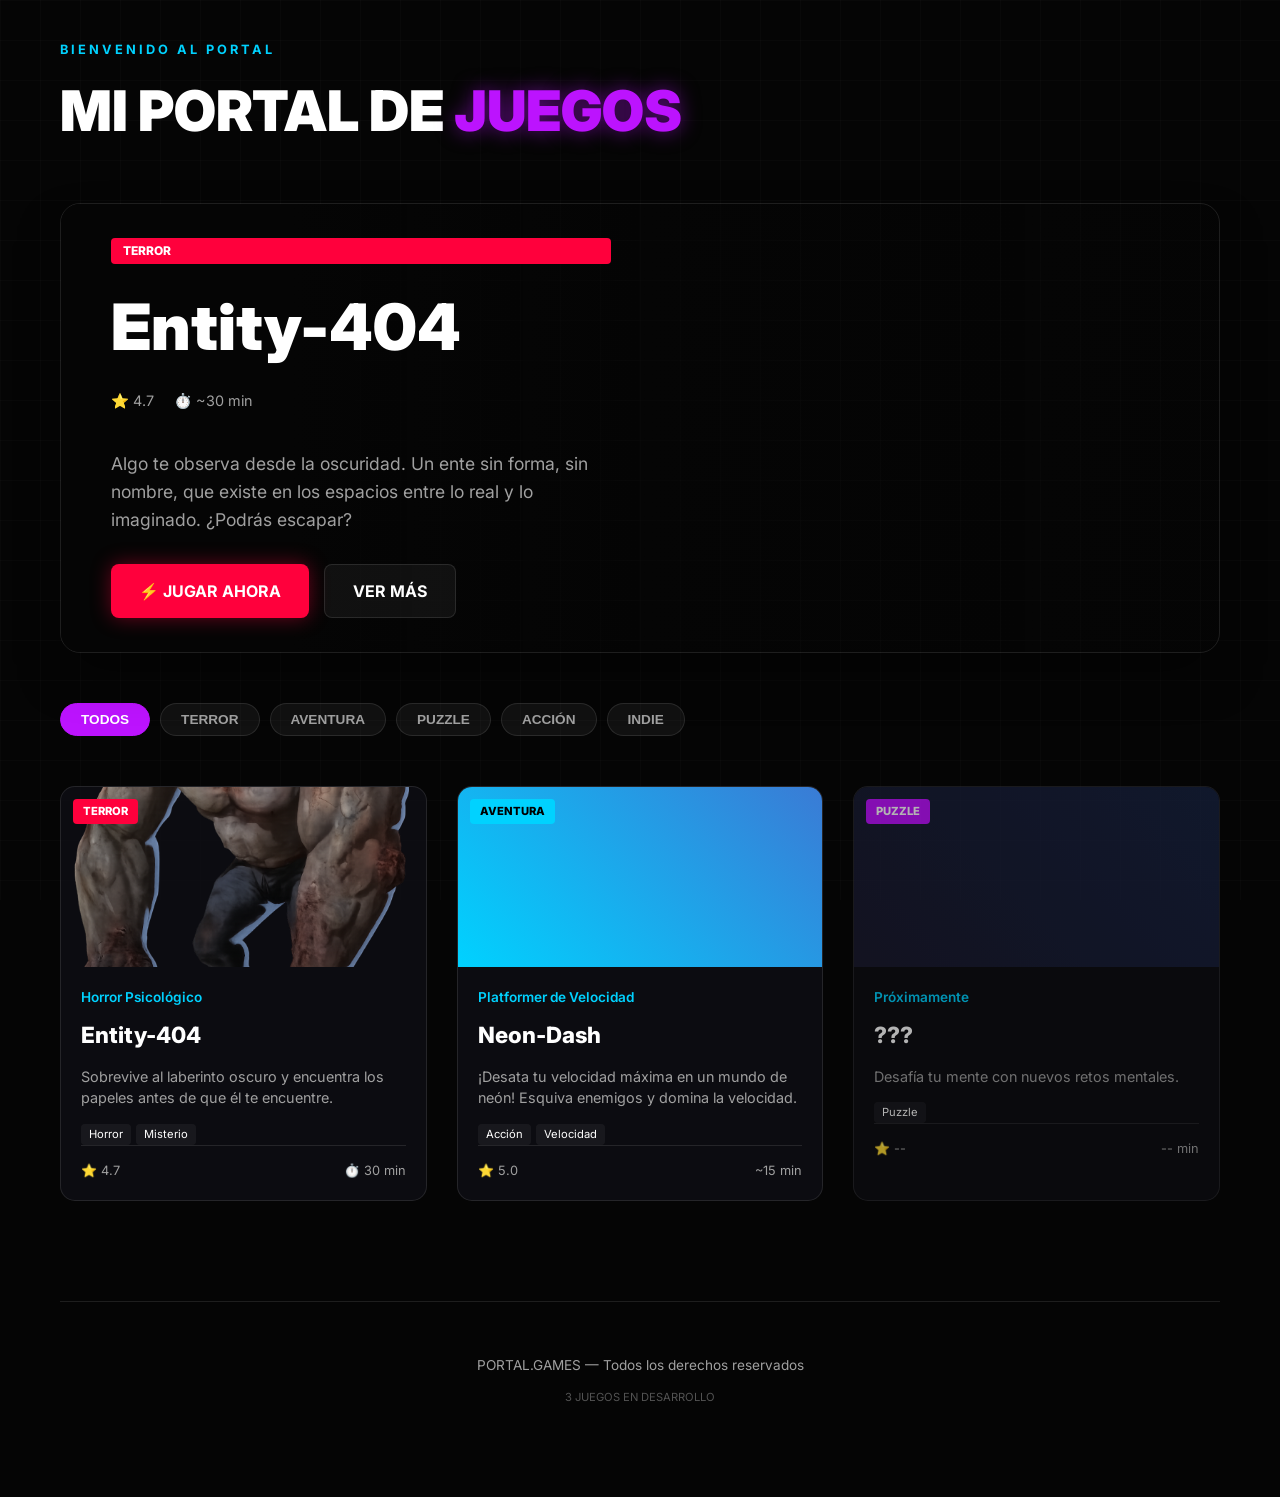
==== index.html @ 067a6c4e "g" ====
<!DOCTYPE html>
<html lang="es">
<head>
    <meta charset="UTF-8">
    <meta name="viewport" content="width=device-width, initial-scale=1.0">
    <title>Mi Portal de Juegos | Gaming Portal</title>
    <link rel="stylesheet" href="css/style.css">
    <link rel="preconnect" href="https://fonts.googleapis.com">
    <link rel="preconnect" href="https://fonts.gstatic.com" crossorigin>
    <link href="https://fonts.googleapis.com/css2?family=Inter:wght@400;600;700;900&display=swap" rel="stylesheet">
</head>
<body>

    <div class="container">
        <header>
            <span class="welcome-tag">BIENVENIDO AL PORTAL</span>
            <h1>MI PORTAL DE <span class="highlight">JUEGOS</span></h1>
        </header>

        <!-- SECCIÓN DESTACADA (HERO) -->
        <section class="hero">
            <div class="hero-bg"></div>
            <div class="hero-overlay"></div>
            <div class="hero-content">
                <span class="badge badge-terror">TERROR</span>
                <h2 class="hero-title">Entity-404</h2>
                
                <div class="hero-meta">
                    <span>⭐ 4.7</span>
                    <span>⏱️ ~30 min</span>
                </div>

                <p class="hero-desc">
                    Algo te observa desde la oscuridad. Un ente sin forma, sin nombre, que existe en los espacios entre lo real y lo imaginado. ¿Podrás escapar?
                </p>

                <div class="hero-btns">
                    <a href="Entity-404/index.html" class="btn btn-primary">⚡ JUGAR AHORA</a>
                    <a href="#" class="btn btn-secondary">VER MÁS</a>
                </div>
            </div>
        </section>

        <!-- FILTROS -->
        <nav class="filters">
            <button class="filter-btn active">TODOS</button>
            <button class="filter-btn">TERROR</button>
            <button class="filter-btn">AVENTURA</button>
            <button class="filter-btn">PUZZLE</button>
            <button class="filter-btn">ACCIÓN</button>
            <button class="filter-btn">INDIE</button>
        </nav>

        <!-- GRILLA DE JUEGOS -->
        <main class="game-grid">
            
            <!-- Card 1: Entity-404 -->
            <a href="Entity-404/index.html" class="game-card">
                <div class="card-thumb" style="background-image: url('Entity-404/villain.jpg.jpeg')">
                    <span class="card-badge badge-terror">Terror</span>
                </div>
                <div class="card-content">
                    <div class="card-subtitle">Horror Psicológico</div>
                    <h3 class="card-title">Entity-404</h3>
                    <p class="card-desc">Sobrevive al laberinto oscuro y encuentra los papeles antes de que él te encuentre.</p>
                    <div class="tags">
                        <span class="tag">Horror</span>
                        <span class="tag">Misterio</span>
                    </div>
                    <div class="card-footer">
                        <span>⭐ 4.7</span>
                        <span>⏱️ 30 min</span>
                    </div>
                </div>
            </a>

            <!-- Card 2: Neon-Dash -->
            <a href="Neon-Dash/index.html" class="game-card">
                <div class="card-thumb" style="background: linear-gradient(45deg, #00d2ff, #3a7bd5);">
                    <span class="card-badge" style="background: #00d2ff; color: #000;">Aventura</span>
                </div>
                <div class="card-content">
                    <div class="card-subtitle">Platformer de Velocidad</div>
                    <h3 class="card-title">Neon-Dash</h3>
                    <p class="card-desc">¡Desata tu velocidad máxima en un mundo de neón! Esquiva enemigos y domina la velocidad.</p>
                    <div class="tags">
                        <span class="tag">Acción</span>
                        <span class="tag">Velocidad</span>
                    </div>
                    <div class="card-footer">
                        <span>⭐ 5.0</span>
                        <span>~15 min</span>
                    </div>
                </div>
            </a>

            <!-- Card 3: Placeholder -->
            <div class="game-card" style="opacity: 0.7;">
                <div class="card-thumb" style="background: linear-gradient(45deg, #1a1a2e, #16213e);">
                    <span class="card-badge" style="background: var(--accent-purple);">Puzzle</span>
                </div>
                <div class="card-content">
                    <div class="card-subtitle">Próximamente</div>
                    <h3 class="card-title">???</h3>
                    <p class="card-desc">Desafía tu mente con nuevos retos mentales.</p>
                    <div class="tags">
                        <span class="tag">Puzzle</span>
                    </div>
                    <div class="card-footer">
                        <span>⭐ --</span>
                        <span>-- min</span>
                    </div>
                </div>
            </div>

        </main>

        <footer>
            <p>PORTAL.GAMES — Todos los derechos reservados</p>
            <p style="font-size: 0.7rem; opacity: 0.5;">3 JUEGOS EN DESARROLLO</p>
        </footer>
    </div>

</body>
</html>
---- css/style.css ----
:root {
    --bg-color: #050505;
    --card-bg: rgba(15, 15, 20, 0.85);
    --accent-purple: #bc13fe;
    --accent-blue: #00d2ff;
    --accent-red: #ff003c;
    --text-main: #ffffff;
    --text-dim: #a0a0a0;
    --glass: rgba(255, 255, 255, 0.05);
    --border: rgba(255, 255, 255, 0.1);
}

* {
    box-sizing: border-box;
}

body {
    background-color: var(--bg-color);
    color: var(--text-main);
    font-family: 'Inter', 'Segoe UI', Roboto, Helvetica, Arial, sans-serif;
    margin: 0;
    padding: 0;
    line-height: 1.5;
    overflow-x: hidden;
}

/* Background Grid Effect */
body::before {
    content: "";
    position: fixed;
    top: 0;
    left: 0;
    width: 100%;
    height: 100%;
    background-image: 
        linear-gradient(var(--border) 1px, transparent 1px),
        linear-gradient(90deg, var(--border) 1px, transparent 1px);
    background-size: 40px 40px;
    z-index: -1;
    opacity: 0.2;
}

.container {
    max-width: 1200px;
    margin: 0 auto;
    padding: 40px 20px;
}

/* Header */
header {
    margin-bottom: 50px;
}

.welcome-tag {
    color: var(--accent-blue);
    font-size: 0.8rem;
    letter-spacing: 3px;
    text-transform: uppercase;
    font-weight: 700;
    display: block;
    margin-bottom: 10px;
}

h1 {
    font-size: 3.5rem;
    margin: 0;
    text-transform: uppercase;
    font-weight: 900;
}

h1 .highlight {
    color: var(--accent-purple);
    text-shadow: 0 0 20px rgba(188, 19, 254, 0.5);
}

/* Hero Section */
.hero {
    position: relative;
    width: 100%;
    height: 450px;
    border-radius: 20px;
    overflow: hidden;
    margin-bottom: 50px;
    border: 1px solid var(--border);
    box-shadow: 0 25px 50px -12px rgba(0, 0, 0, 0.5);
}

.hero-bg {
    position: absolute;
    top: 0;
    left: 0;
    width: 100%;
    height: 100%;
    background: url('Entity-404/villain.jpg.jpeg') center/cover no-repeat;
}

.hero-overlay {
    position: absolute;
    top: 0;
    left: 0;
    width: 100%;
    height: 100%;
    background: linear-gradient(90deg, rgba(5,5,5,1) 20%, rgba(5,5,5,0.4) 50%, rgba(5,5,5,0.1) 100%);
}

.hero-content {
    position: relative;
    z-index: 2;
    padding: 50px;
    height: 100%;
    display: flex;
    flex-direction: column;
    justify-content: center;
    max-width: 600px;
}

.badge {
    display: inline-block;
    padding: 4px 12px;
    border-radius: 4px;
    font-size: 0.75rem;
    font-weight: 800;
    text-transform: uppercase;
    margin-bottom: 15px;
}

.badge-terror { background: var(--accent-red); color: white; }
.badge-destacado { 
    background: #ffb800; 
    color: #000; 
    display: flex; 
    align-items: center; 
    gap: 5px;
}

.hero-title {
    font-size: 4rem;
    margin: 0 0 15px 0;
    font-weight: 900;
}

.hero-meta {
    display: flex;
    align-items: center;
    gap: 20px;
    color: var(--text-dim);
    font-size: 0.9rem;
    margin-bottom: 20px;
}

.hero-desc {
    font-size: 1.1rem;
    color: var(--text-dim);
    margin-bottom: 30px;
    line-height: 1.6;
}

.hero-btns {
    display: flex;
    gap: 15px;
}

.btn {
    padding: 14px 28px;
    border-radius: 8px;
    font-weight: 700;
    text-transform: uppercase;
    cursor: pointer;
    text-decoration: none;
    transition: 0.3s;
    border: none;
    display: inline-flex;
    align-items: center;
    justify-content: center;
}

.btn-primary {
    background: var(--accent-red);
    color: white;
    box-shadow: 0 0 20px rgba(255, 0, 60, 0.4);
}

.btn-primary:hover {
    transform: translateY(-3px);
    box-shadow: 0 10px 25px rgba(255, 0, 60, 0.6);
}

.btn-secondary {
    background: var(--glass);
    color: white;
    border: 1px solid var(--border);
}

.btn-secondary:hover {
    background: rgba(255,255,255,0.1);
}

/* Filters */
.filters {
    display: flex;
    gap: 10px;
    margin-bottom: 40px;
    overflow-x: auto;
    padding-bottom: 10px;
}

.filter-btn {
    background: var(--glass);
    border: 1px solid var(--border);
    color: var(--text-dim);
    padding: 8px 20px;
    border-radius: 20px;
    cursor: pointer;
    white-space: nowrap;
    font-size: 0.85rem;
    font-weight: 600;
    transition: 0.3s;
}

.filter-btn:hover, .filter-btn.active {
    background: var(--accent-purple);
    color: white;
    border-color: var(--accent-purple);
}

/* Grid */
.game-grid {
    display: grid;
    grid-template-columns: repeat(auto-fill, minmax(280px, 1fr));
    gap: 30px;
}

.game-card {
    background: var(--card-bg);
    border-radius: 15px;
    overflow: hidden;
    border: 1px solid var(--border);
    transition: 0.3s;
    position: relative;
    text-decoration: none;
    color: white;
}

.game-card:hover {
    transform: translateY(-10px);
    border-color: var(--accent-blue);
    box-shadow: 0 20px 40px rgba(0, 210, 255, 0.15);
}

.card-thumb {
    width: 100%;
    height: 180px;
    background-size: cover;
    background-position: center;
    position: relative;
}

.card-badge {
    position: absolute;
    top: 12px;
    left: 12px;
    padding: 4px 10px;
    border-radius: 4px;
    font-size: 0.7rem;
    font-weight: 800;
    text-transform: uppercase;
}

.card-content {
    padding: 20px;
}

.card-title {
    font-size: 1.4rem;
    margin: 0 0 5px 0;
    font-weight: 800;
}

.card-subtitle {
    color: var(--accent-blue);
    font-size: 0.85rem;
    font-weight: 600;
    margin-bottom: 10px;
}

.card-desc {
    color: var(--text-dim);
    font-size: 0.9rem;
    margin-bottom: 15px;
    display: -webkit-box;
    -webkit-line-clamp: 2;
    -webkit-box-orient: vertical;
    overflow: hidden;
}

.card-footer {
    display: flex;
    justify-content: space-between;
    align-items: center;
    padding-top: 15px;
    border-top: 1px solid var(--border);
    font-size: 0.8rem;
    color: var(--text-dim);
}

.tags {
    display: flex;
    gap: 5px;
    margin-top: 10px;
}

.tag {
    background: var(--glass);
    padding: 2px 8px;
    border-radius: 4px;
    font-size: 0.7rem;
}

/* Footer */
footer {
    margin-top: 100px;
    padding: 40px 0;
    border-top: 1px solid var(--border);
    text-align: center;
    color: var(--text-dim);
    font-size: 0.85rem;
}

@media (max-width: 768px) {
    h1 { font-size: 2.5rem; }
    .hero { height: auto; min-height: 400px; }
    .hero-content { padding: 30px; }
    .hero-title { font-size: 2.5rem; }
}
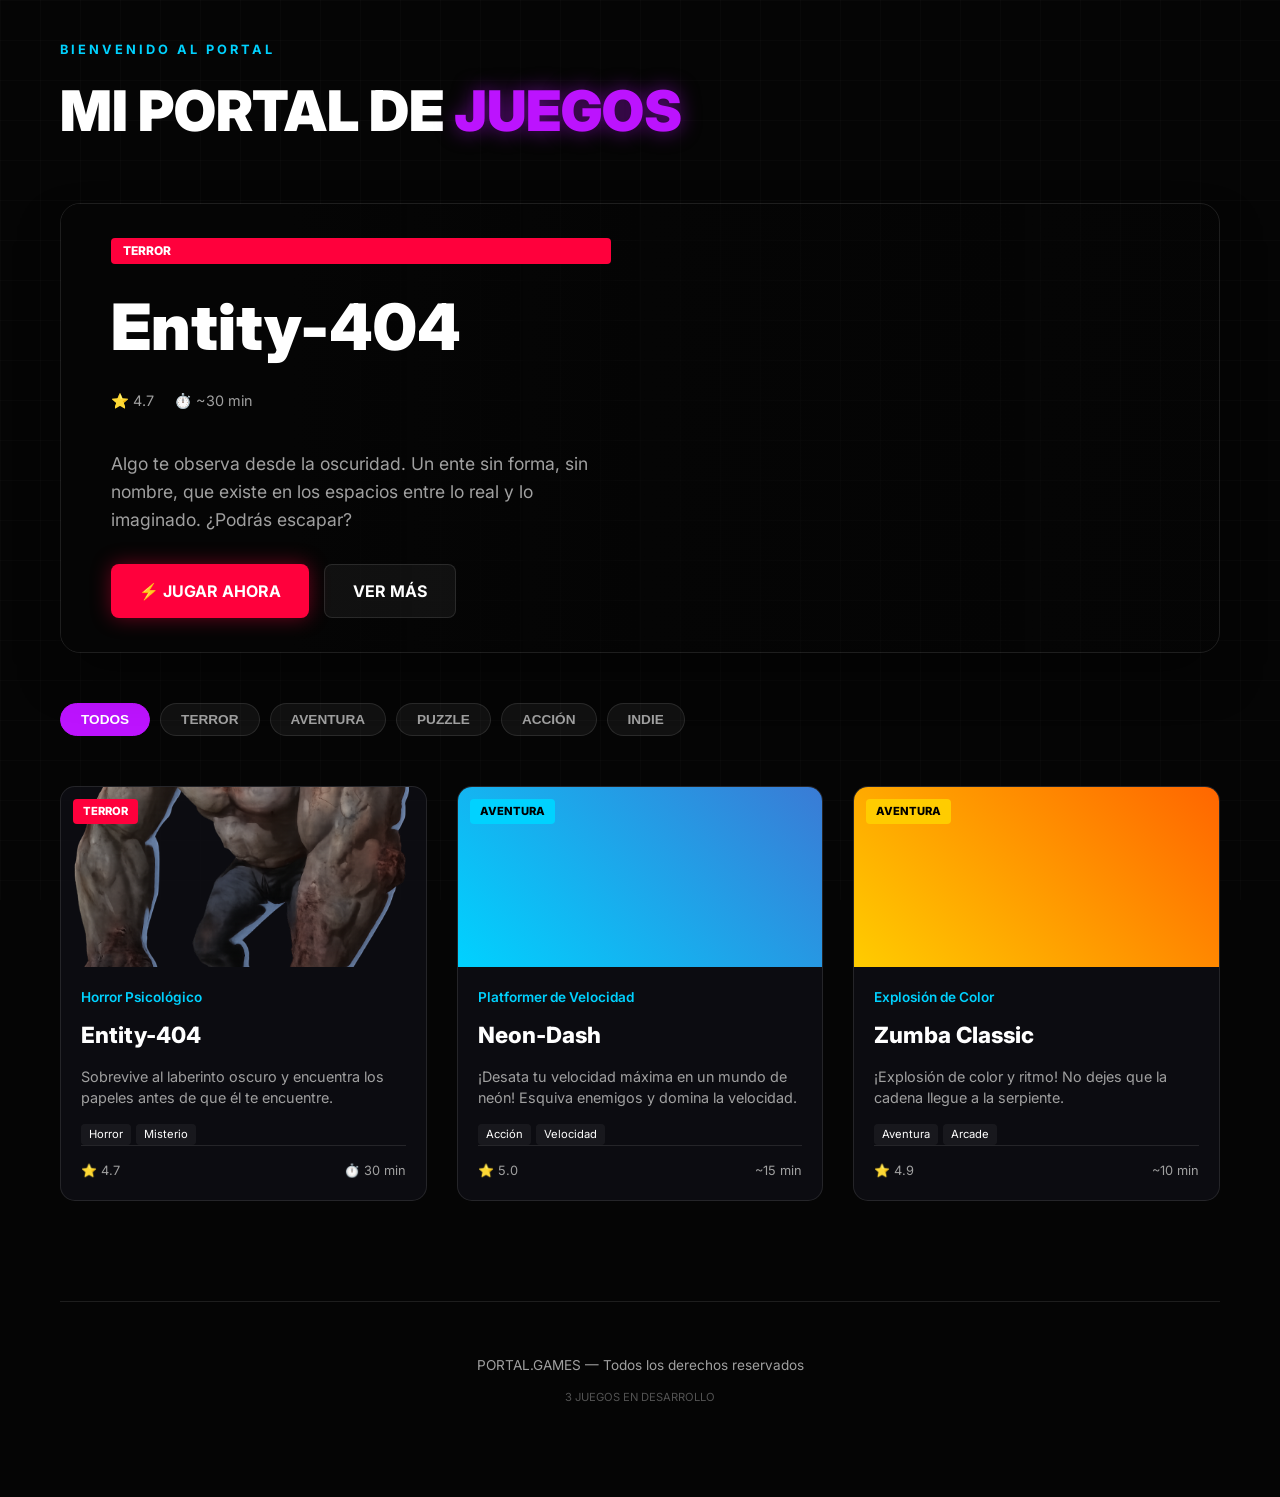
==== commit e8c49719: "Add Zumba Classic and fix restart bug" ====
--- a/index.html
+++ b/index.html
@@ -94,24 +94,25 @@
                 </div>
             </a>
 
-            <!-- Card 3: Placeholder -->
-            <div class="game-card" style="opacity: 0.7;">
-                <div class="card-thumb" style="background: linear-gradient(45deg, #1a1a2e, #16213e);">
-                    <span class="card-badge" style="background: var(--accent-purple);">Puzzle</span>
+            <!-- Card 3: Zumba-Classic -->
+            <a href="Zumba-Classic/index.html" class="game-card">
+                <div class="card-thumb" style="background: linear-gradient(45deg, #ffcc00, #ff6600);">
+                    <span class="card-badge" style="background: #ffcc00; color: #000;">Aventura</span>
                 </div>
                 <div class="card-content">
-                    <div class="card-subtitle">Próximamente</div>
-                    <h3 class="card-title">???</h3>
-                    <p class="card-desc">Desafía tu mente con nuevos retos mentales.</p>
+                    <div class="card-subtitle">Explosión de Color</div>
+                    <h3 class="card-title">Zumba Classic</h3>
+                    <p class="card-desc">¡Explosión de color y ritmo! No dejes que la cadena llegue a la serpiente.</p>
                     <div class="tags">
-                        <span class="tag">Puzzle</span>
+                        <span class="tag">Aventura</span>
+                        <span class="tag">Arcade</span>
                     </div>
                     <div class="card-footer">
-                        <span>⭐ --</span>
-                        <span>-- min</span>
+                        <span>⭐ 4.9</span>
+                        <span>~10 min</span>
                     </div>
                 </div>
-            </div>
+            </a>
 
         </main>
 
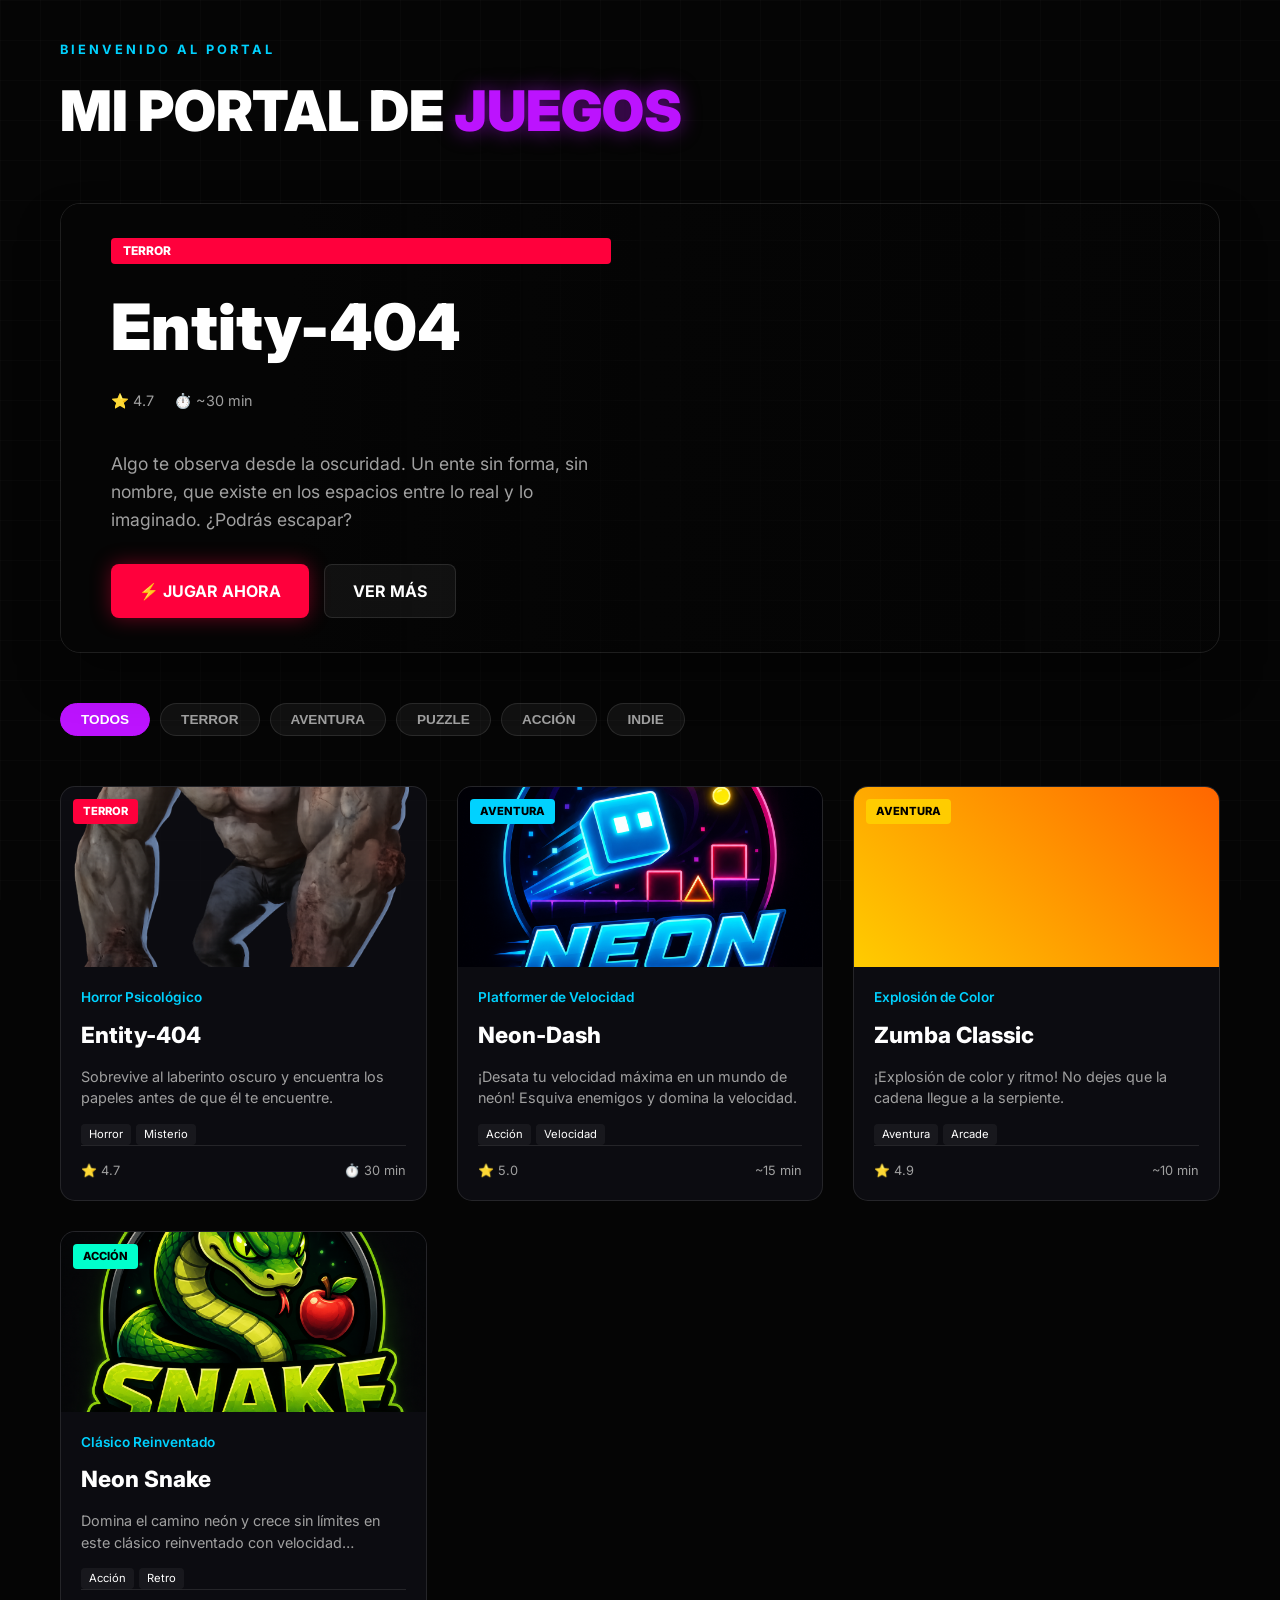
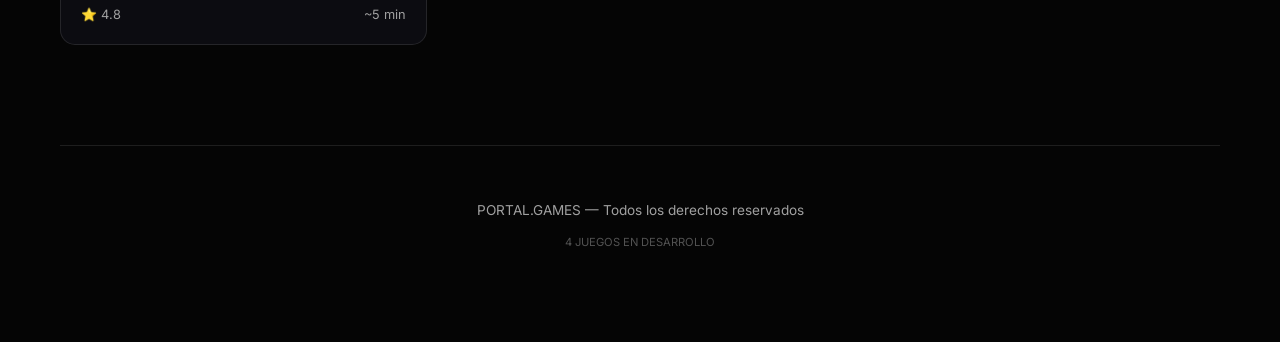
==== commit d9f5dca2: "gg" ====
--- a/index.html
+++ b/index.html
@@ -76,7 +76,7 @@
 
             <!-- Card 2: Neon-Dash -->
             <a href="Neon-Dash/index.html" class="game-card">
-                <div class="card-thumb" style="background: linear-gradient(45deg, #00d2ff, #3a7bd5);">
+                <div class="card-thumb" style="background-image: url('Neon-Dash/logo neon.png'); background-size: cover; background-position: center;">
                     <span class="card-badge" style="background: #00d2ff; color: #000;">Aventura</span>
                 </div>
                 <div class="card-content">
@@ -113,12 +113,32 @@
                     </div>
                 </div>
             </a>
+ 
+            <!-- Card 4: Neon-Snake -->
+            <a href="Neon-Snake/index.html" class="game-card">
+                <div class="card-thumb" style="background-image: url('Neon-Snake/logo.png'); background-size: cover; background-position: center;">
+                    <span class="card-badge" style="background: #00ffcc; color: #000;">Acción</span>
+                </div>
+                <div class="card-content">
+                    <div class="card-subtitle">Clásico Reinventado</div>
+                    <h3 class="card-title">Neon Snake</h3>
+                    <p class="card-desc">Domina el camino neón y crece sin límites en este clásico reinventado con velocidad progresiva.</p>
+                    <div class="tags">
+                        <span class="tag">Acción</span>
+                        <span class="tag">Retro</span>
+                    </div>
+                    <div class="card-footer">
+                        <span>⭐ 4.8</span>
+                        <span>~5 min</span>
+                    </div>
+                </div>
+            </a>
 
         </main>
 
         <footer>
             <p>PORTAL.GAMES — Todos los derechos reservados</p>
-            <p style="font-size: 0.7rem; opacity: 0.5;">3 JUEGOS EN DESARROLLO</p>
+            <p style="font-size: 0.7rem; opacity: 0.5;">4 JUEGOS EN DESARROLLO</p>
         </footer>
     </div>
 
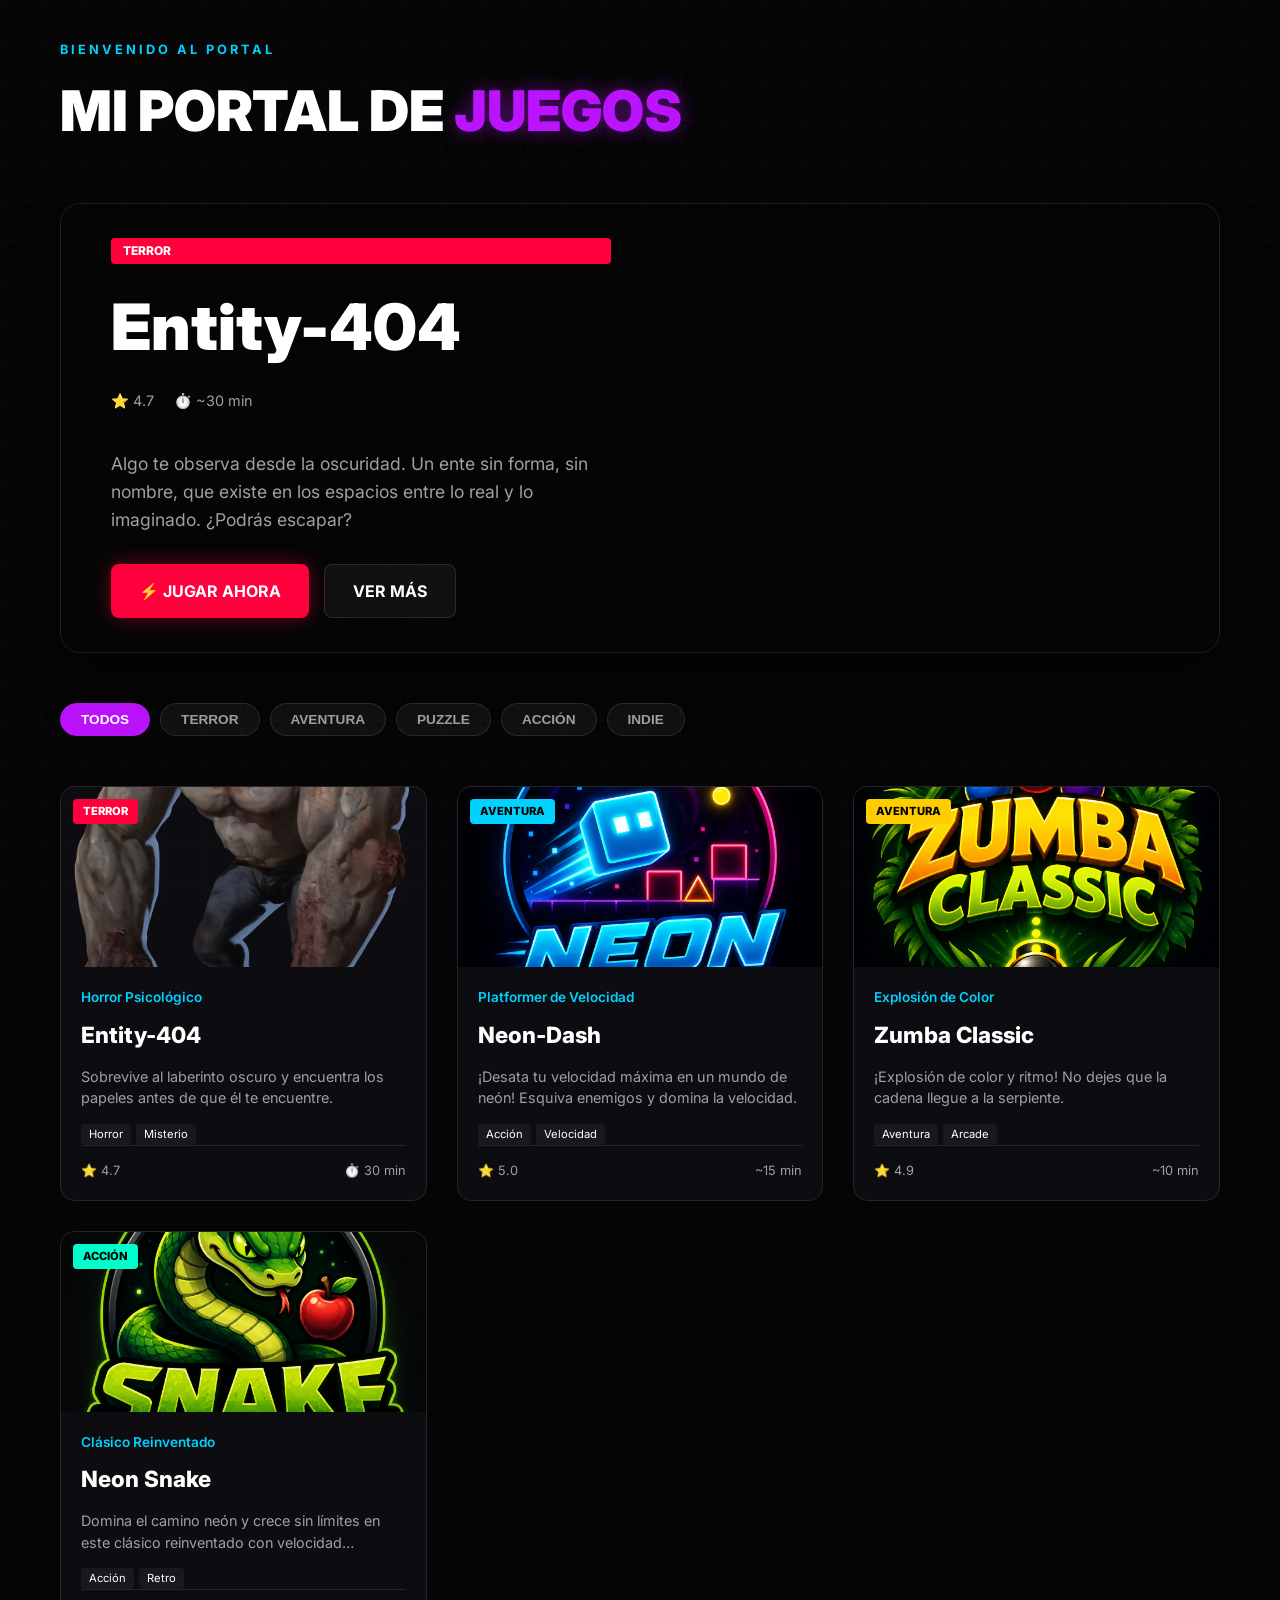
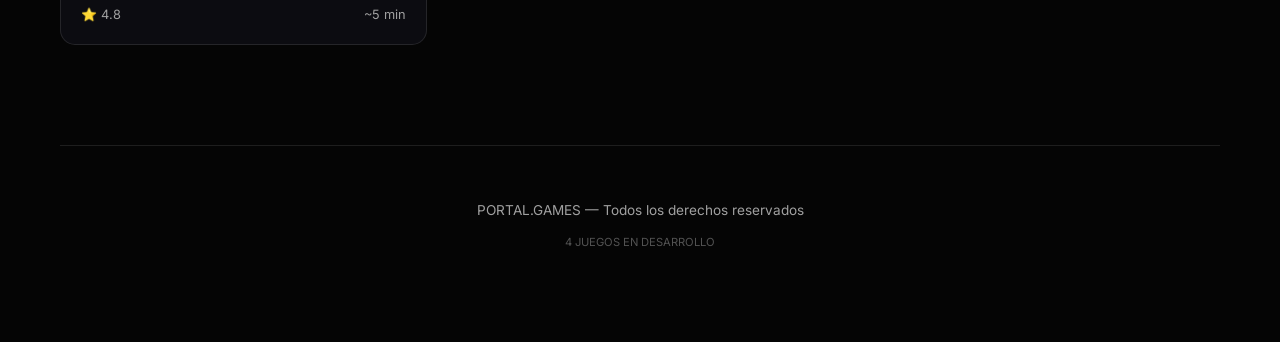
==== commit a1da8e72: "g" ====
--- a/index.html
+++ b/index.html
@@ -96,7 +96,7 @@
 
             <!-- Card 3: Zumba-Classic -->
             <a href="Zumba-Classic/index.html" class="game-card">
-                <div class="card-thumb" style="background: linear-gradient(45deg, #ffcc00, #ff6600);">
+                <div class="card-thumb" style="background-image: url('Zumba-Classic/zumba.png'); background-size: cover; background-position: center;">
                     <span class="card-badge" style="background: #ffcc00; color: #000;">Aventura</span>
                 </div>
                 <div class="card-content">
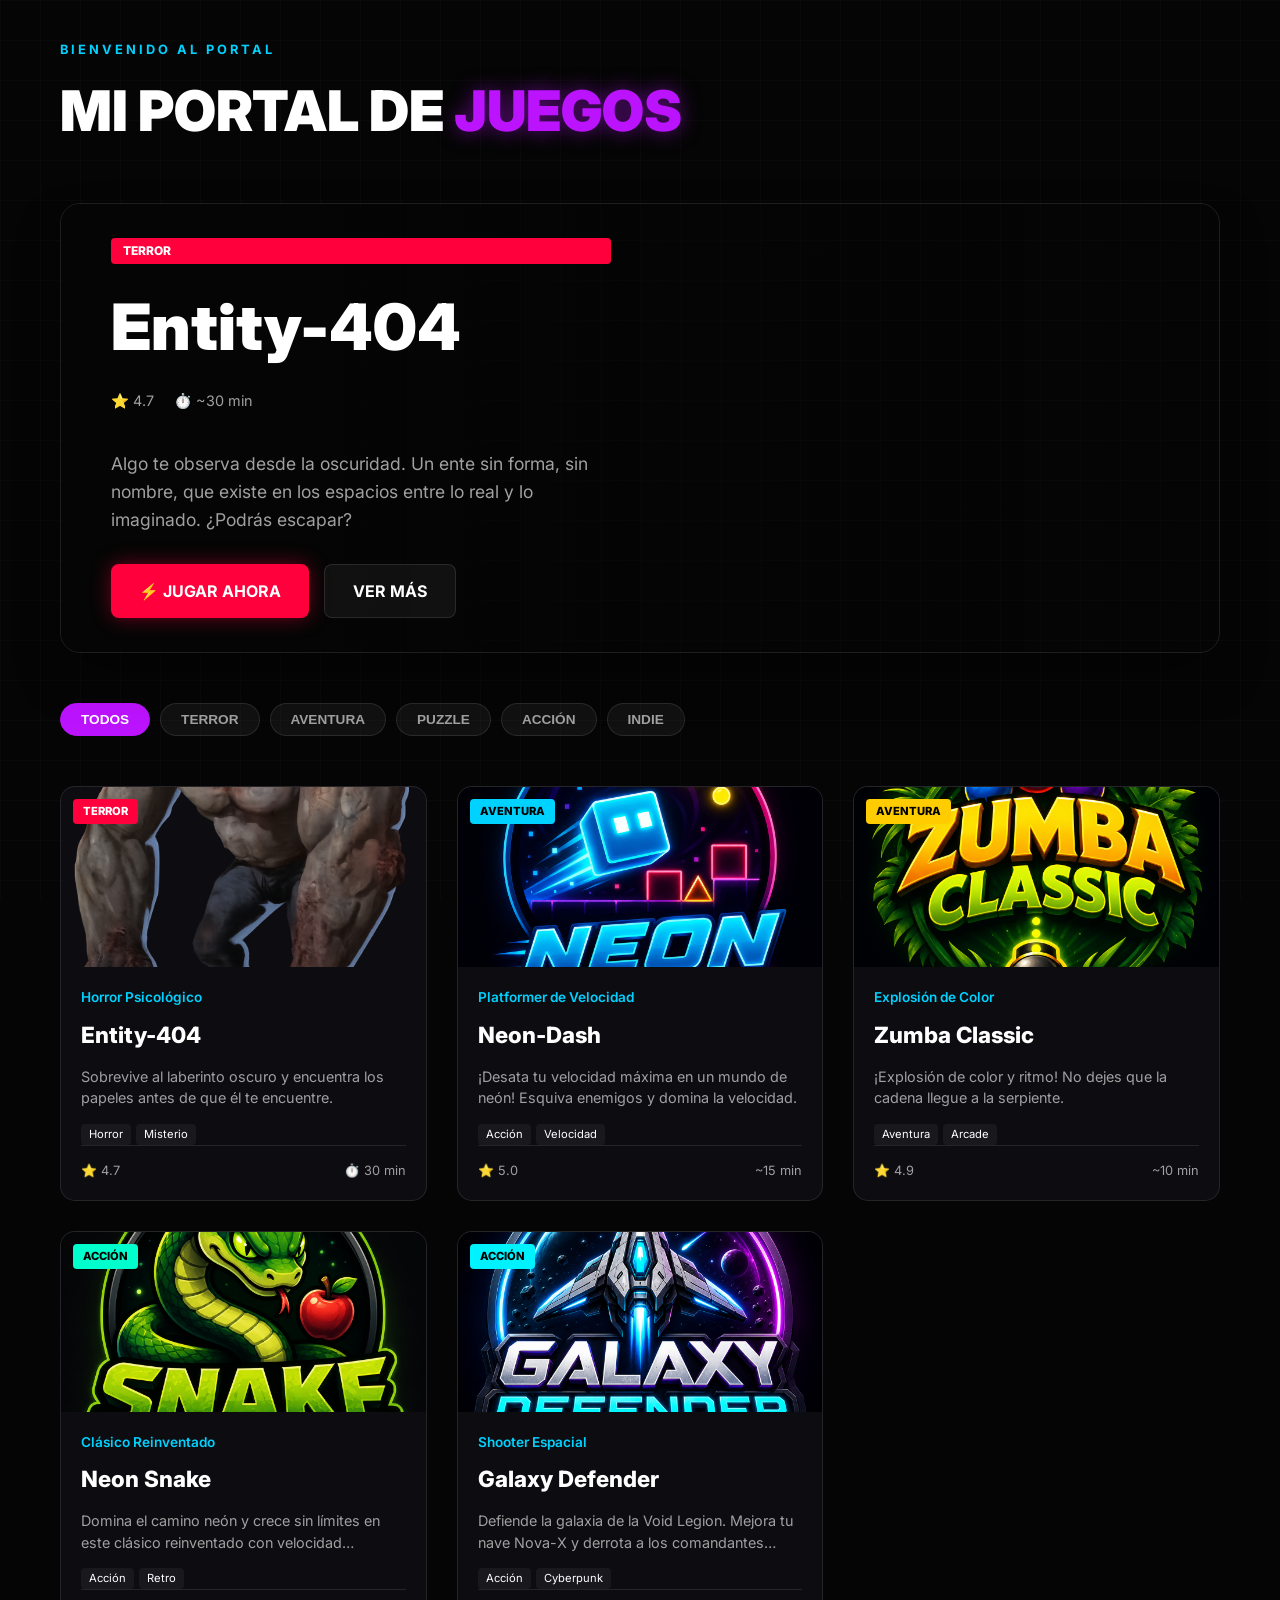
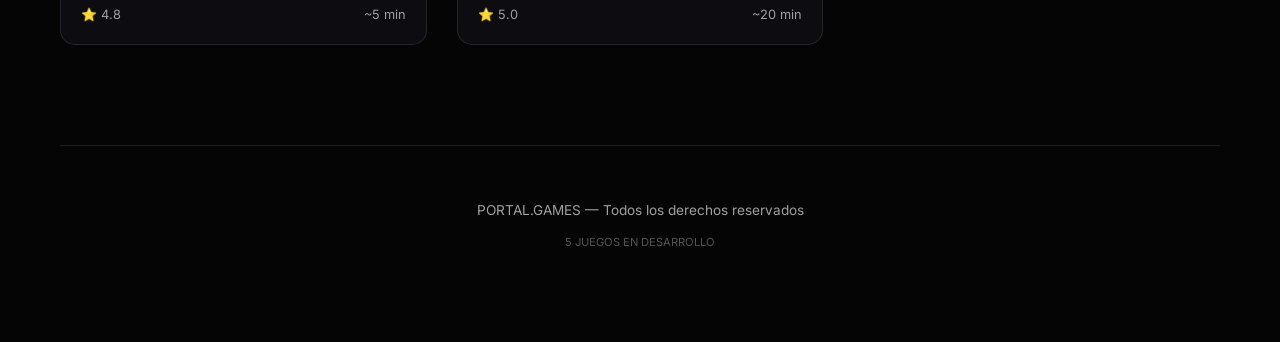
==== commit af18b316: "gg" ====
--- a/index.html
+++ b/index.html
@@ -133,12 +133,32 @@
                     </div>
                 </div>
             </a>
+ 
+            <!-- Card 5: Galaxy Defender -->
+            <a href="Galaxy-Defender/index.html" class="game-card">
+                <div class="card-thumb" style="background-image: url('Zumba-Classic/galaxy logo.png'); background-size: cover; background-position: center;">
+                    <span class="card-badge" style="background: #00f2ff; color: #000;">Acción</span>
+                </div>
+                <div class="card-content">
+                    <div class="card-subtitle">Shooter Espacial</div>
+                    <h3 class="card-title">Galaxy Defender</h3>
+                    <p class="card-desc">Defiende la galaxia de la Void Legion. Mejora tu nave Nova-X y derrota a los comandantes alienígenas.</p>
+                    <div class="tags">
+                        <span class="tag">Acción</span>
+                        <span class="tag">Cyberpunk</span>
+                    </div>
+                    <div class="card-footer">
+                        <span>⭐ 5.0</span>
+                        <span>~20 min</span>
+                    </div>
+                </div>
+            </a>
 
         </main>
 
         <footer>
             <p>PORTAL.GAMES — Todos los derechos reservados</p>
-            <p style="font-size: 0.7rem; opacity: 0.5;">4 JUEGOS EN DESARROLLO</p>
+            <p style="font-size: 0.7rem; opacity: 0.5;">5 JUEGOS EN DESARROLLO</p>
         </footer>
     </div>
 
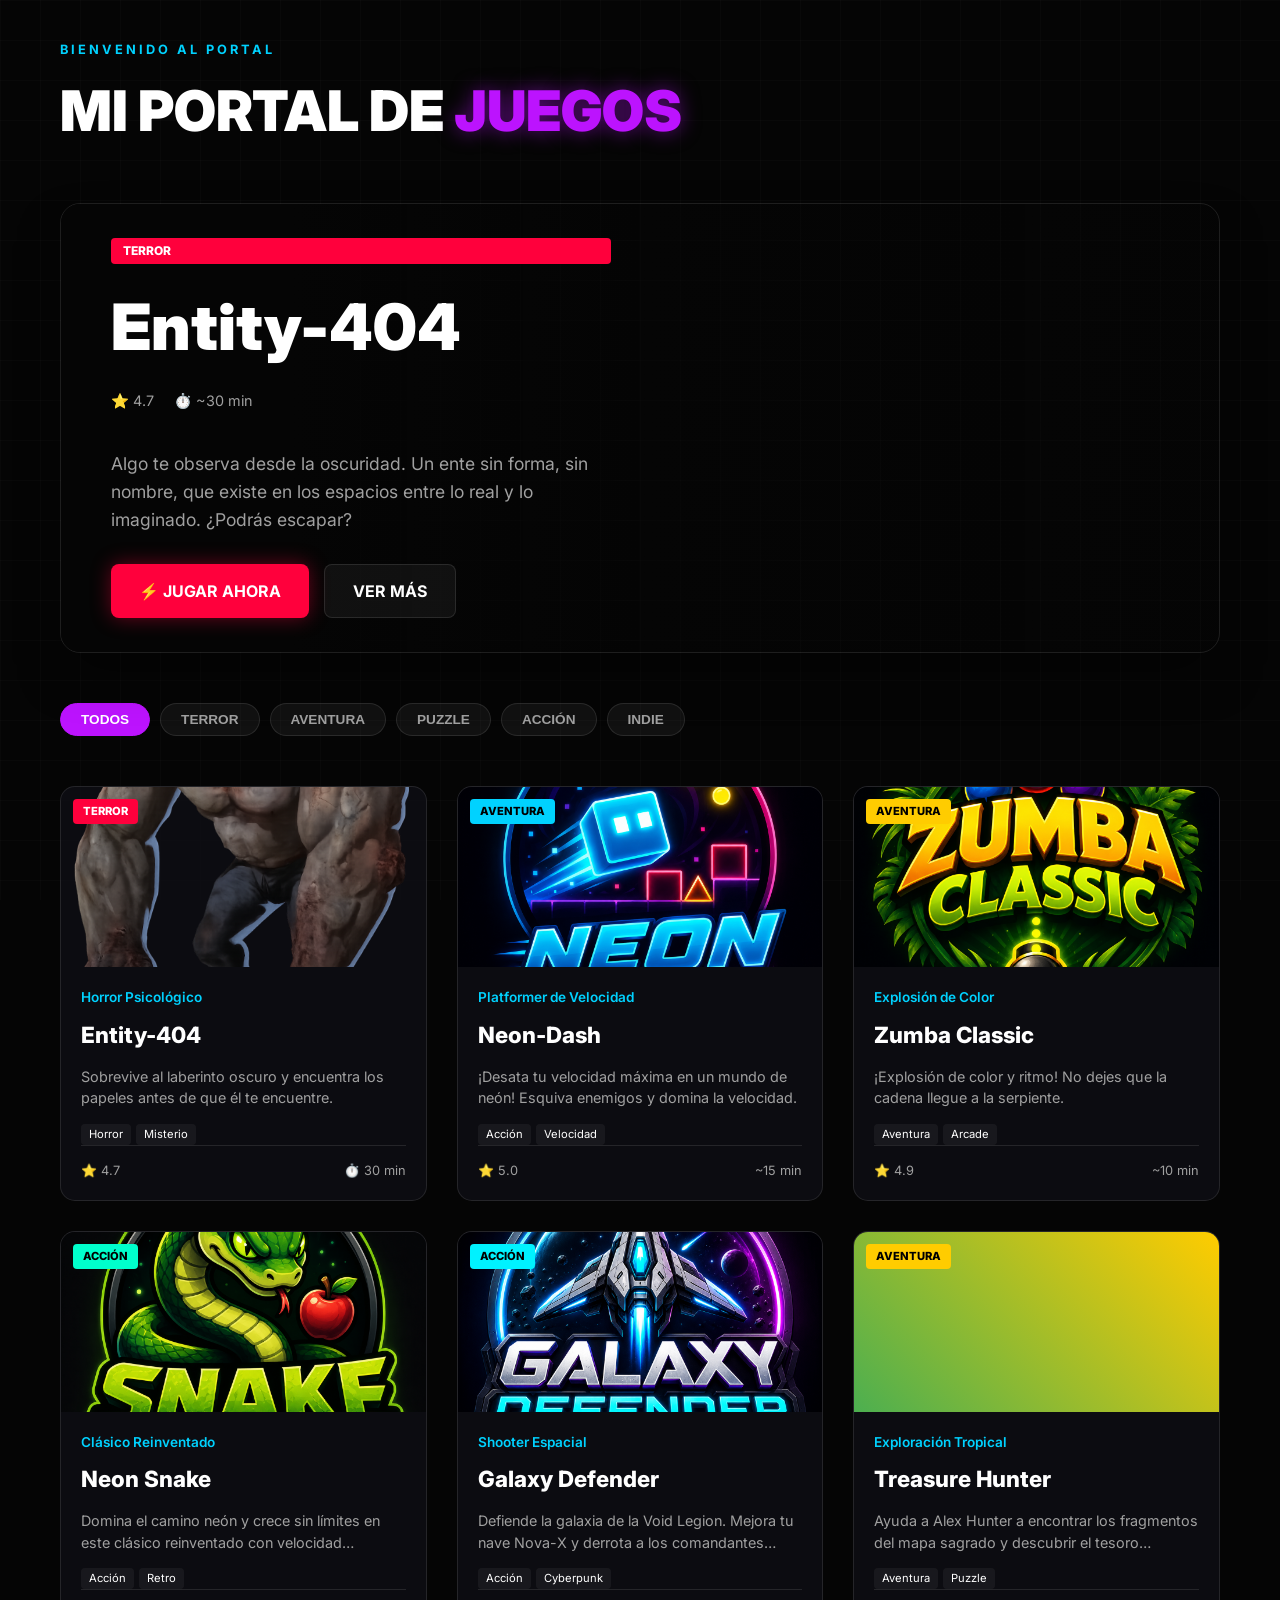
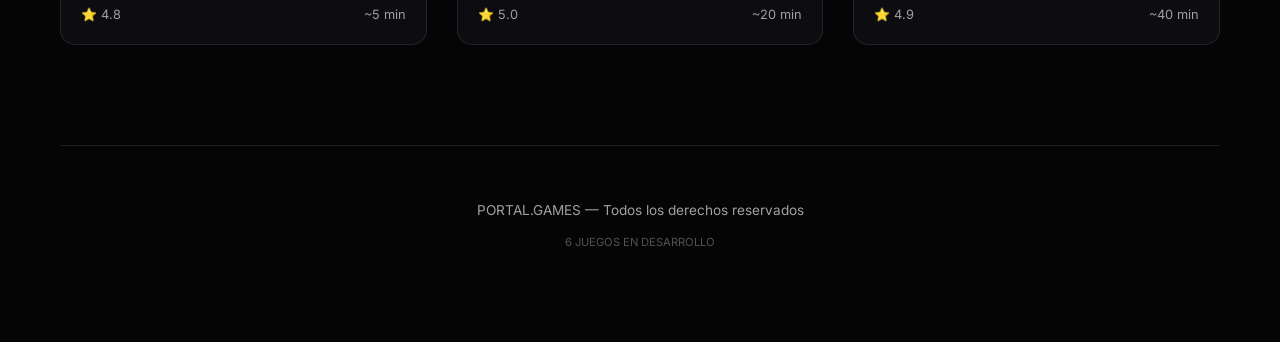
==== commit 77e06931: "gg" ====
--- a/index.html
+++ b/index.html
@@ -153,12 +153,32 @@
                     </div>
                 </div>
             </a>
+ 
+            <!-- Card 6: Treasure Hunter -->
+            <a href="Treasure-Hunter/index.html" class="game-card">
+                <div class="card-thumb" style="background: linear-gradient(45deg, #4caf50, #ffcc00);">
+                    <span class="card-badge" style="background: #ffcc00; color: #000;">Aventura</span>
+                </div>
+                <div class="card-content">
+                    <div class="card-subtitle">Exploración Tropical</div>
+                    <h3 class="card-title">Treasure Hunter</h3>
+                    <p class="card-desc">Ayuda a Alex Hunter a encontrar los fragmentos del mapa sagrado y descubrir el tesoro perdido.</p>
+                    <div class="tags">
+                        <span class="tag">Aventura</span>
+                        <span class="tag">Puzzle</span>
+                    </div>
+                    <div class="card-footer">
+                        <span>⭐ 4.9</span>
+                        <span>~40 min</span>
+                    </div>
+                </div>
+            </a>
 
         </main>
 
         <footer>
             <p>PORTAL.GAMES — Todos los derechos reservados</p>
-            <p style="font-size: 0.7rem; opacity: 0.5;">5 JUEGOS EN DESARROLLO</p>
+            <p style="font-size: 0.7rem; opacity: 0.5;">6 JUEGOS EN DESARROLLO</p>
         </footer>
     </div>
 
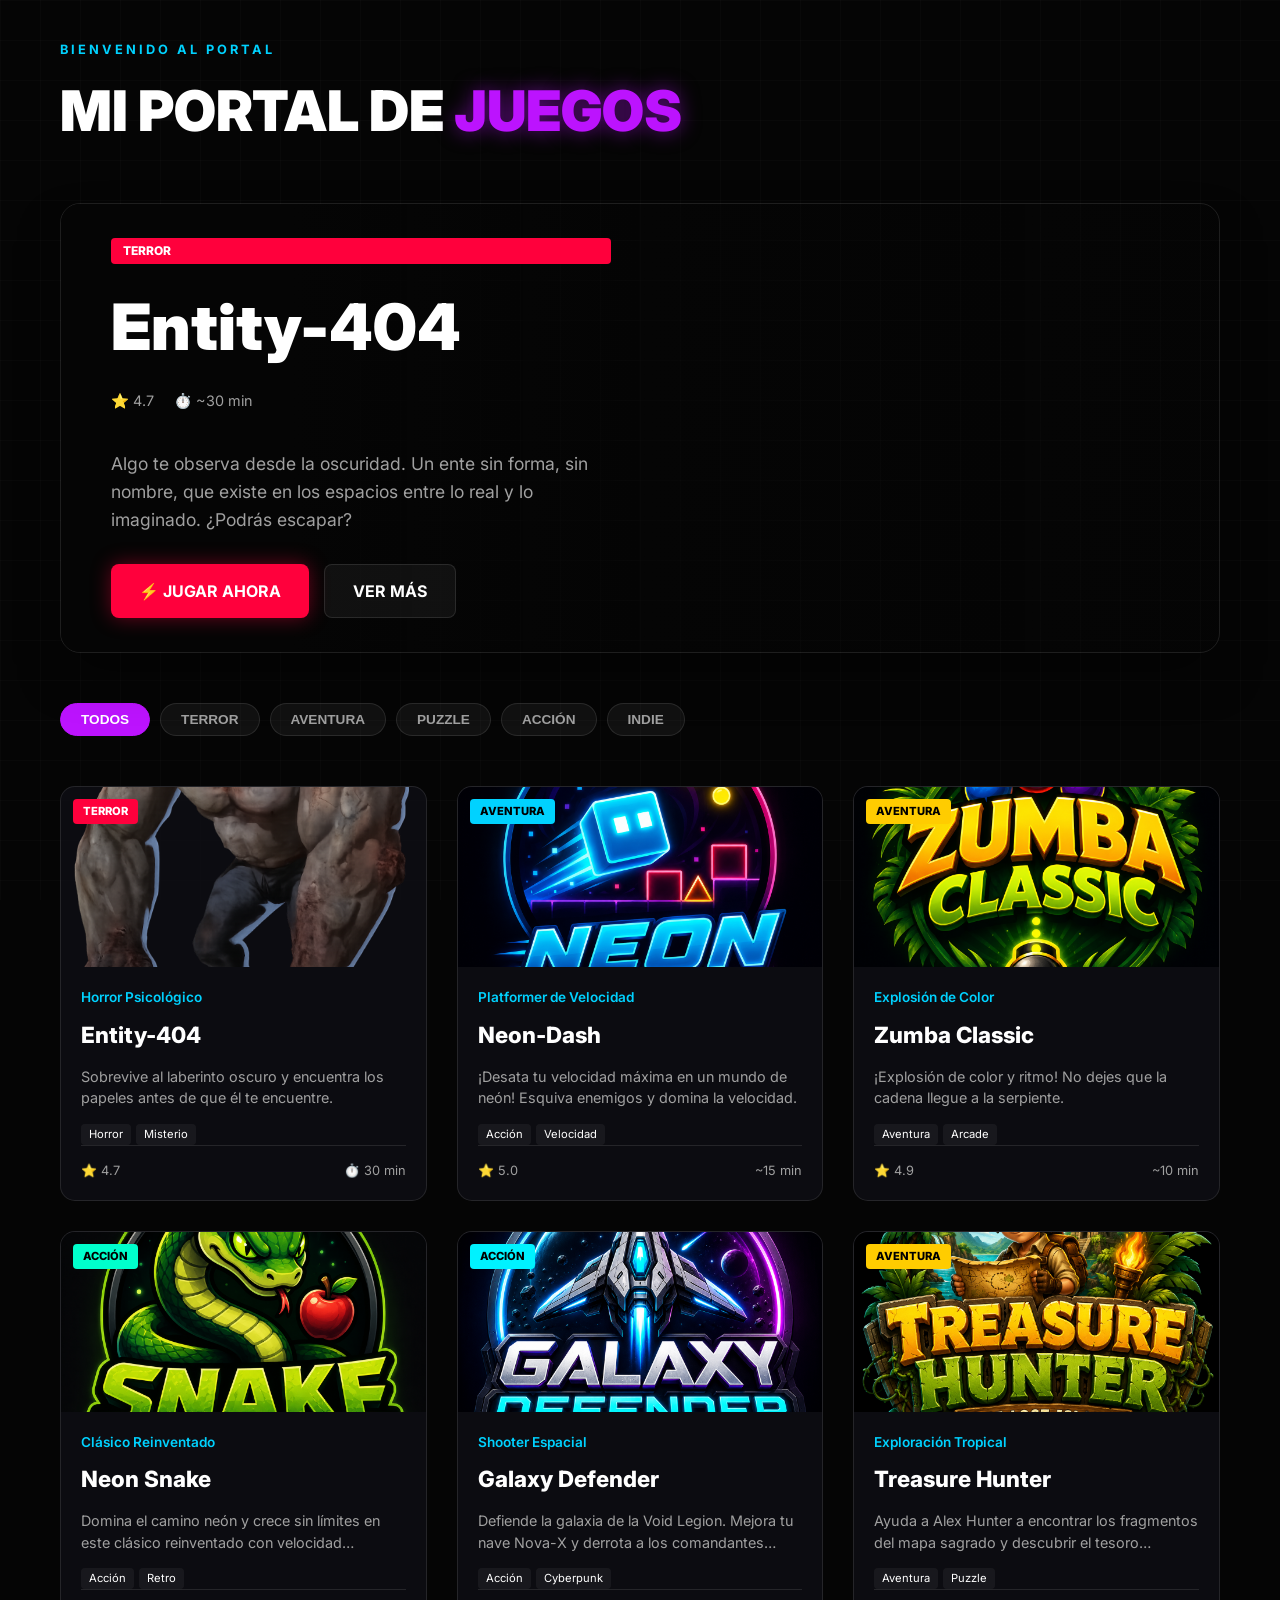
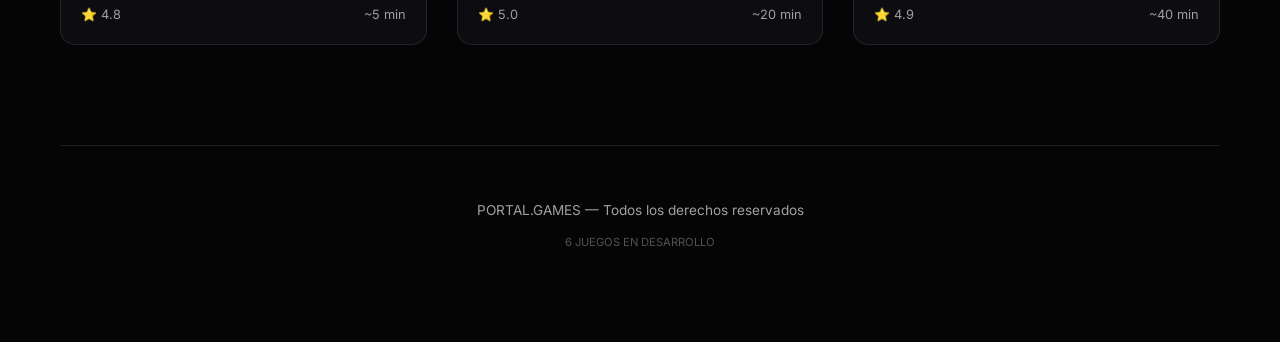
==== commit a0fc8dfb: "g" ====
--- a/index.html
+++ b/index.html
@@ -156,7 +156,7 @@
  
             <!-- Card 6: Treasure Hunter -->
             <a href="Treasure-Hunter/index.html" class="game-card">
-                <div class="card-thumb" style="background: linear-gradient(45deg, #4caf50, #ffcc00);">
+                <div class="card-thumb" style="background-image: url('Treasure-Hunter/thease logo.png'); background-size: cover; background-position: center;">
                     <span class="card-badge" style="background: #ffcc00; color: #000;">Aventura</span>
                 </div>
                 <div class="card-content">
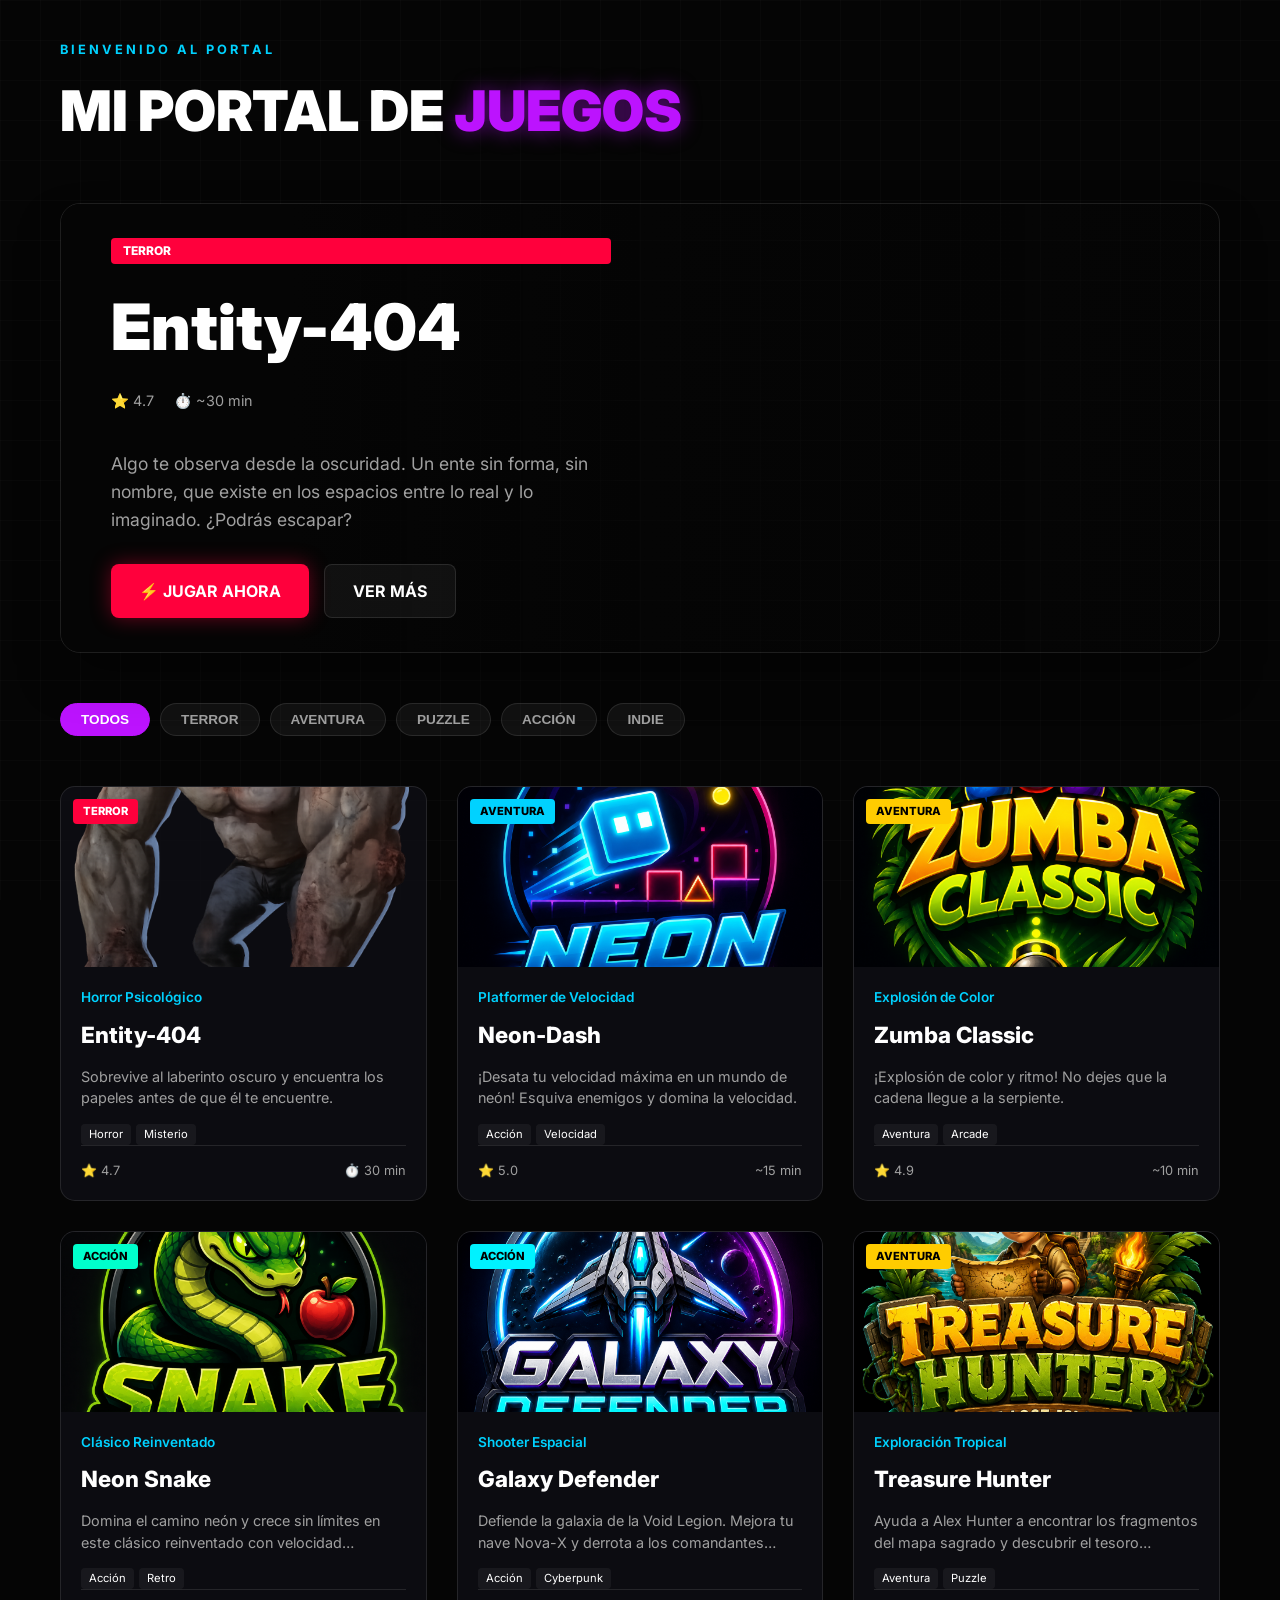
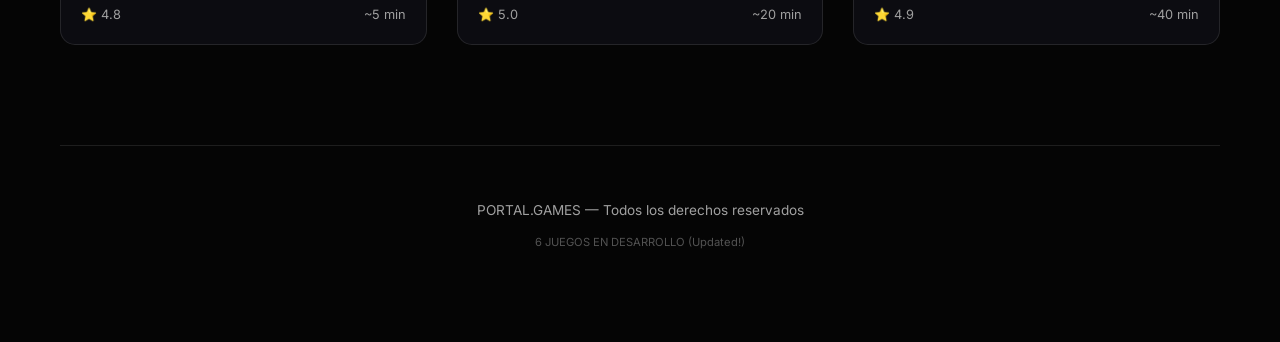
==== commit 0f35cfbd: "Add Neon Snake, Galaxy Defender, and Treasure Hunter games" ====
--- a/index.html
+++ b/index.html
@@ -178,7 +178,7 @@
 
         <footer>
             <p>PORTAL.GAMES — Todos los derechos reservados</p>
-            <p style="font-size: 0.7rem; opacity: 0.5;">6 JUEGOS EN DESARROLLO</p>
+            <p style="font-size: 0.7rem; opacity: 0.5;">6 JUEGOS EN DESARROLLO (Updated!)</p>
         </footer>
     </div>
 
